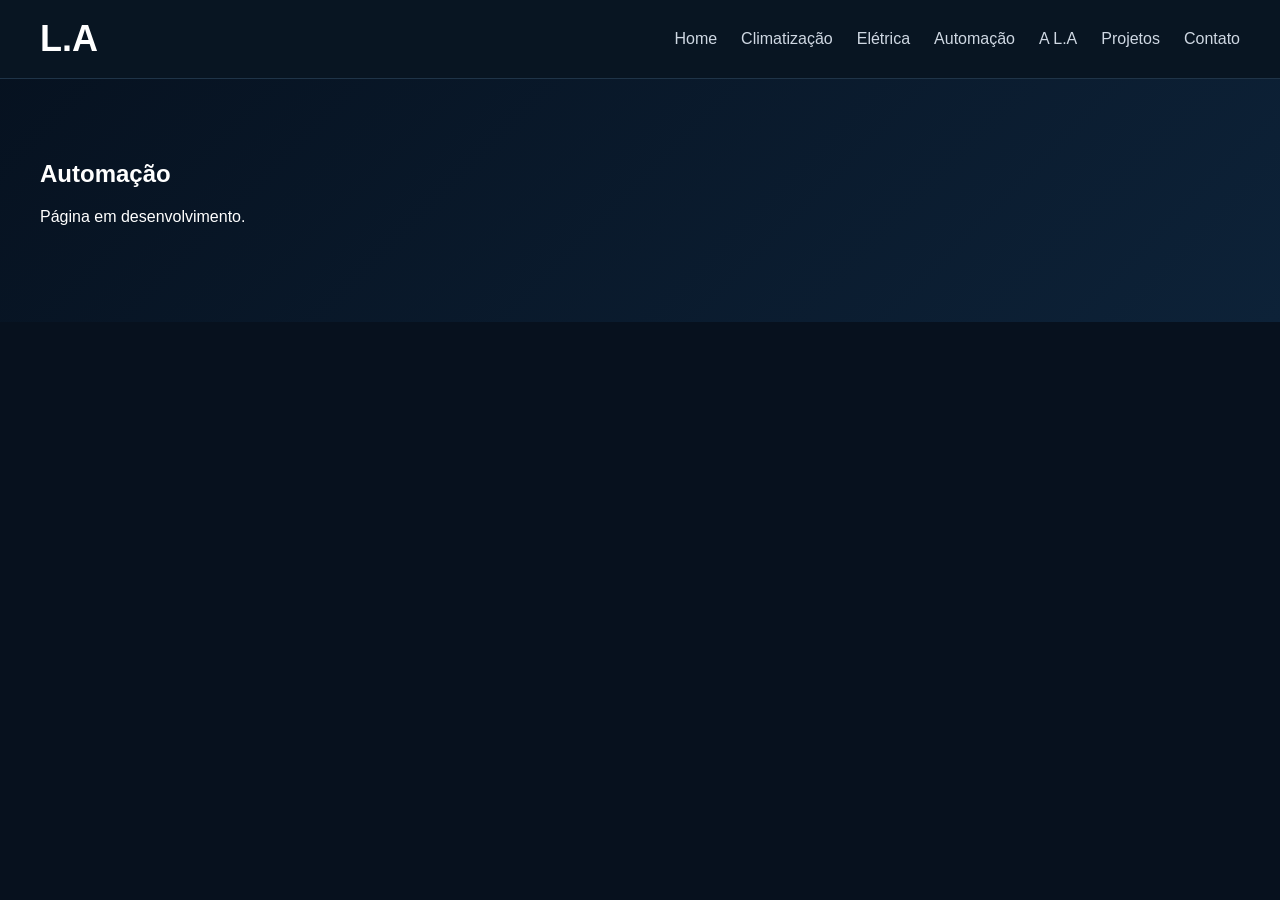
==== automacao.html @ 1ffd196b "Add files via upload" ====
<!DOCTYPE html><html><head><meta charset="UTF-8"><meta name="viewport" content="width=device-width,initial-scale=1"><title>Automação</title><link rel="stylesheet" href="css/style.css"></head><body><header class="header"><div class="nav"><a class="logo" href="index.html">L.A</a><nav class="menu"><a href="index.html">Home</a><a href="climatizacao.html">Climatização</a><a href="eletrica.html">Elétrica</a><a href="automacao.html">Automação</a><a href="sobre.html">A L.A</a><a href="projetos.html">Projetos</a><a href="contato.html">Contato</a></nav></div></header><section class="hero"><div class="container"><h1>Automação</h1><p>Página em desenvolvimento.</p></div></section></body></html>
---- css/style.css ----
body{margin:0;font-family:Arial,sans-serif;background:#07111E;color:#fff}
.header{position:fixed;top:0;width:100%;background:#081522;border-bottom:1px solid #1f3448}
.nav{max-width:1200px;margin:auto;display:flex;justify-content:space-between;align-items:center;padding:18px}
.logo{font-size:36px;font-weight:800;color:#fff;text-decoration:none}
.menu a{color:#cfd8e3;text-decoration:none;margin-left:24px}
.hero{padding:140px 24px 80px;background:linear-gradient(135deg,#06111F,#0D2238)}
.container{max-width:1200px;margin:auto}
.cards{display:grid;grid-template-columns:repeat(auto-fit,minmax(240px,1fr));gap:18px}
.card{background:#102338;border:1px solid #21405e;border-radius:18px;padding:22px}
.btn{display:inline-block;background:#D4A62A;color:#111;padding:14px 24px;border-radius:999px;text-decoration:none;font-weight:bold}
.section{padding:70px 24px}
.footer{padding:40px 24px;border-top:1px solid #1f3448;color:#9fb3c8}
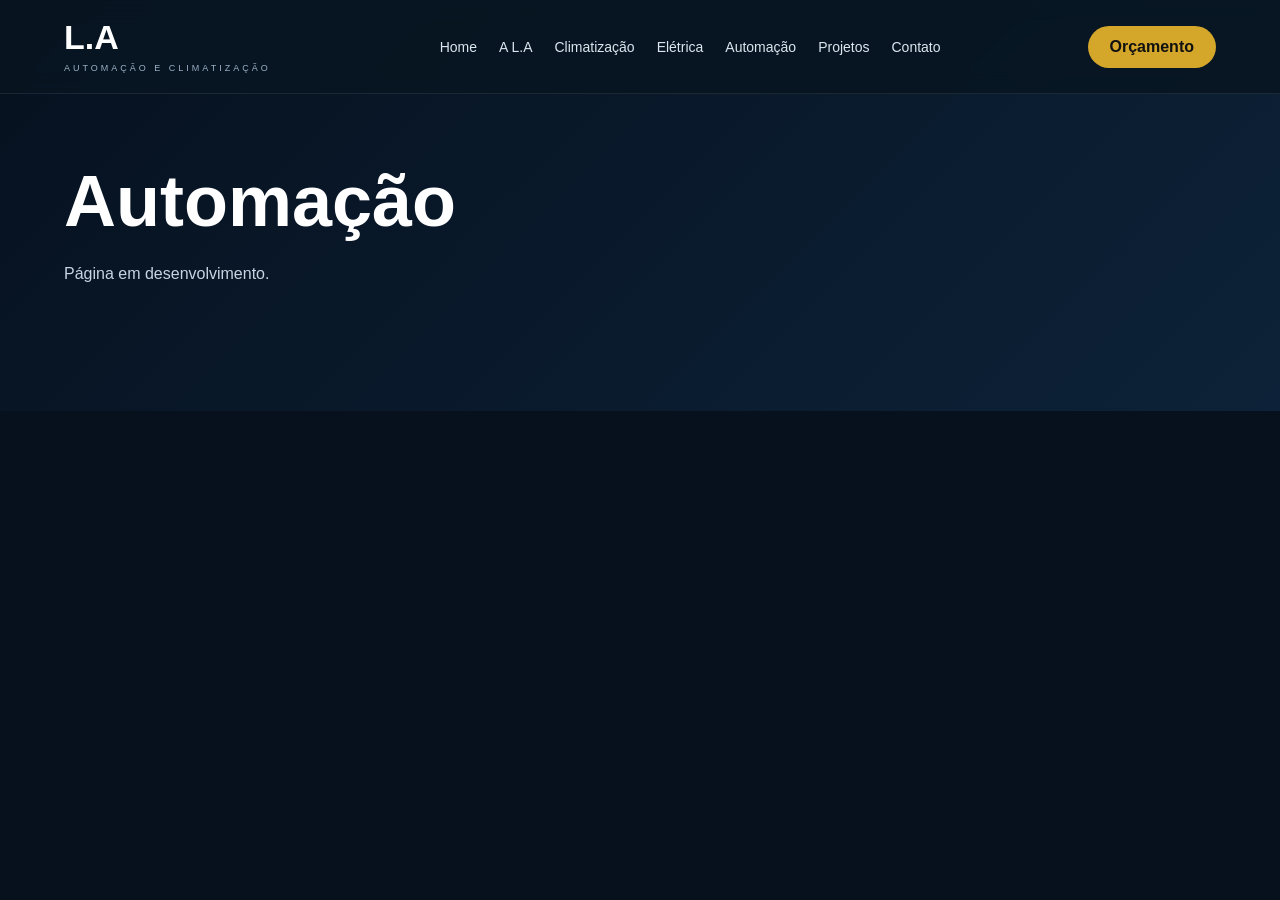
==== commit 2add57b3: "Add files via upload" ====
--- a/automacao.html
+++ b/automacao.html
@@ -1 +1 @@
-<!DOCTYPE html><html><head><meta charset="UTF-8"><meta name="viewport" content="width=device-width,initial-scale=1"><title>Automação</title><link rel="stylesheet" href="css/style.css"></head><body><header class="header"><div class="nav"><a class="logo" href="index.html">L.A</a><nav class="menu"><a href="index.html">Home</a><a href="climatizacao.html">Climatização</a><a href="eletrica.html">Elétrica</a><a href="automacao.html">Automação</a><a href="sobre.html">A L.A</a><a href="projetos.html">Projetos</a><a href="contato.html">Contato</a></nav></div></header><section class="hero"><div class="container"><h1>Automação</h1><p>Página em desenvolvimento.</p></div></section></body></html>+<!DOCTYPE html><html><head><meta charset='UTF-8'><meta name='viewport' content='width=device-width,initial-scale=1'><title>Automação</title><link rel='stylesheet' href='css/style.css'></head><body><header class='header'><div class='container nav'><a class='logo' href='index.html'><h2>L.A</h2><span>AUTOMAÇÃO E CLIMATIZAÇÃO</span></a><nav class='menu'><a href='index.html'>Home</a><a href='sobre.html'>A L.A</a><a href='climatizacao.html'>Climatização</a><a href='eletrica.html'>Elétrica</a><a href='automacao.html'>Automação</a><a href='projetos.html'>Projetos</a><a href='contato.html'>Contato</a></nav><a class='btn' href='contato.html'>Orçamento</a></div></header><section class='hero'><div class='container'><h1>Automação</h1><p>Página em desenvolvimento.</p></div></section></body></html>
--- a/css/style.css
+++ b/css/style.css
@@ -1,13 +1,12 @@
 
-body{margin:0;font-family:Arial,sans-serif;background:#07111E;color:#fff}
-.header{position:fixed;top:0;width:100%;background:#081522;border-bottom:1px solid #1f3448}
-.nav{max-width:1200px;margin:auto;display:flex;justify-content:space-between;align-items:center;padding:18px}
-.logo{font-size:36px;font-weight:800;color:#fff;text-decoration:none}
-.menu a{color:#cfd8e3;text-decoration:none;margin-left:24px}
-.hero{padding:140px 24px 80px;background:linear-gradient(135deg,#06111F,#0D2238)}
-.container{max-width:1200px;margin:auto}
-.cards{display:grid;grid-template-columns:repeat(auto-fit,minmax(240px,1fr));gap:18px}
-.card{background:#102338;border:1px solid #21405e;border-radius:18px;padding:22px}
-.btn{display:inline-block;background:#D4A62A;color:#111;padding:14px 24px;border-radius:999px;text-decoration:none;font-weight:bold}
-.section{padding:70px 24px}
-.footer{padding:40px 24px;border-top:1px solid #1f3448;color:#9fb3c8}
+*{margin:0;padding:0;box-sizing:border-box}
+body{font-family:Arial,sans-serif;background:#07111E;color:#fff}
+.header{position:fixed;top:0;left:0;width:100%;padding:18px 0;background:rgba(8,21,34,.82);backdrop-filter:blur(10px);border-bottom:1px solid rgba(255,255,255,.08)}
+.container{max-width:1200px;margin:auto;padding:0 24px}
+.nav{display:flex;align-items:center;justify-content:space-between}
+.logo{text-decoration:none;color:#fff}.logo h2{font-size:34px}.logo span{font-size:9px;letter-spacing:3px;color:#9fb3c8}
+.menu a{text-decoration:none;color:#dbe6ef;margin-left:22px;font-size:14px}
+.menu a:hover{color:#D4A62A}.btn{background:#D4A62A;color:#111;padding:12px 22px;border-radius:40px;font-weight:bold;text-decoration:none}
+.hero{padding:160px 0 90px;background:linear-gradient(135deg,#06111F,#0D2238)}
+.hero h1{font-size:72px}.hero p{color:#c7d5e3;max-width:560px;line-height:1.8;margin:18px 0 32px}
+.section{padding:80px 0}.cards{display:grid;grid-template-columns:repeat(auto-fit,minmax(250px,1fr));gap:20px}.card{background:#102338;padding:24px;border-radius:18px;border:1px solid rgba(255,255,255,.08)}.footer{padding:40px 0;border-top:1px solid rgba(255,255,255,.08);color:#9fb3c8}
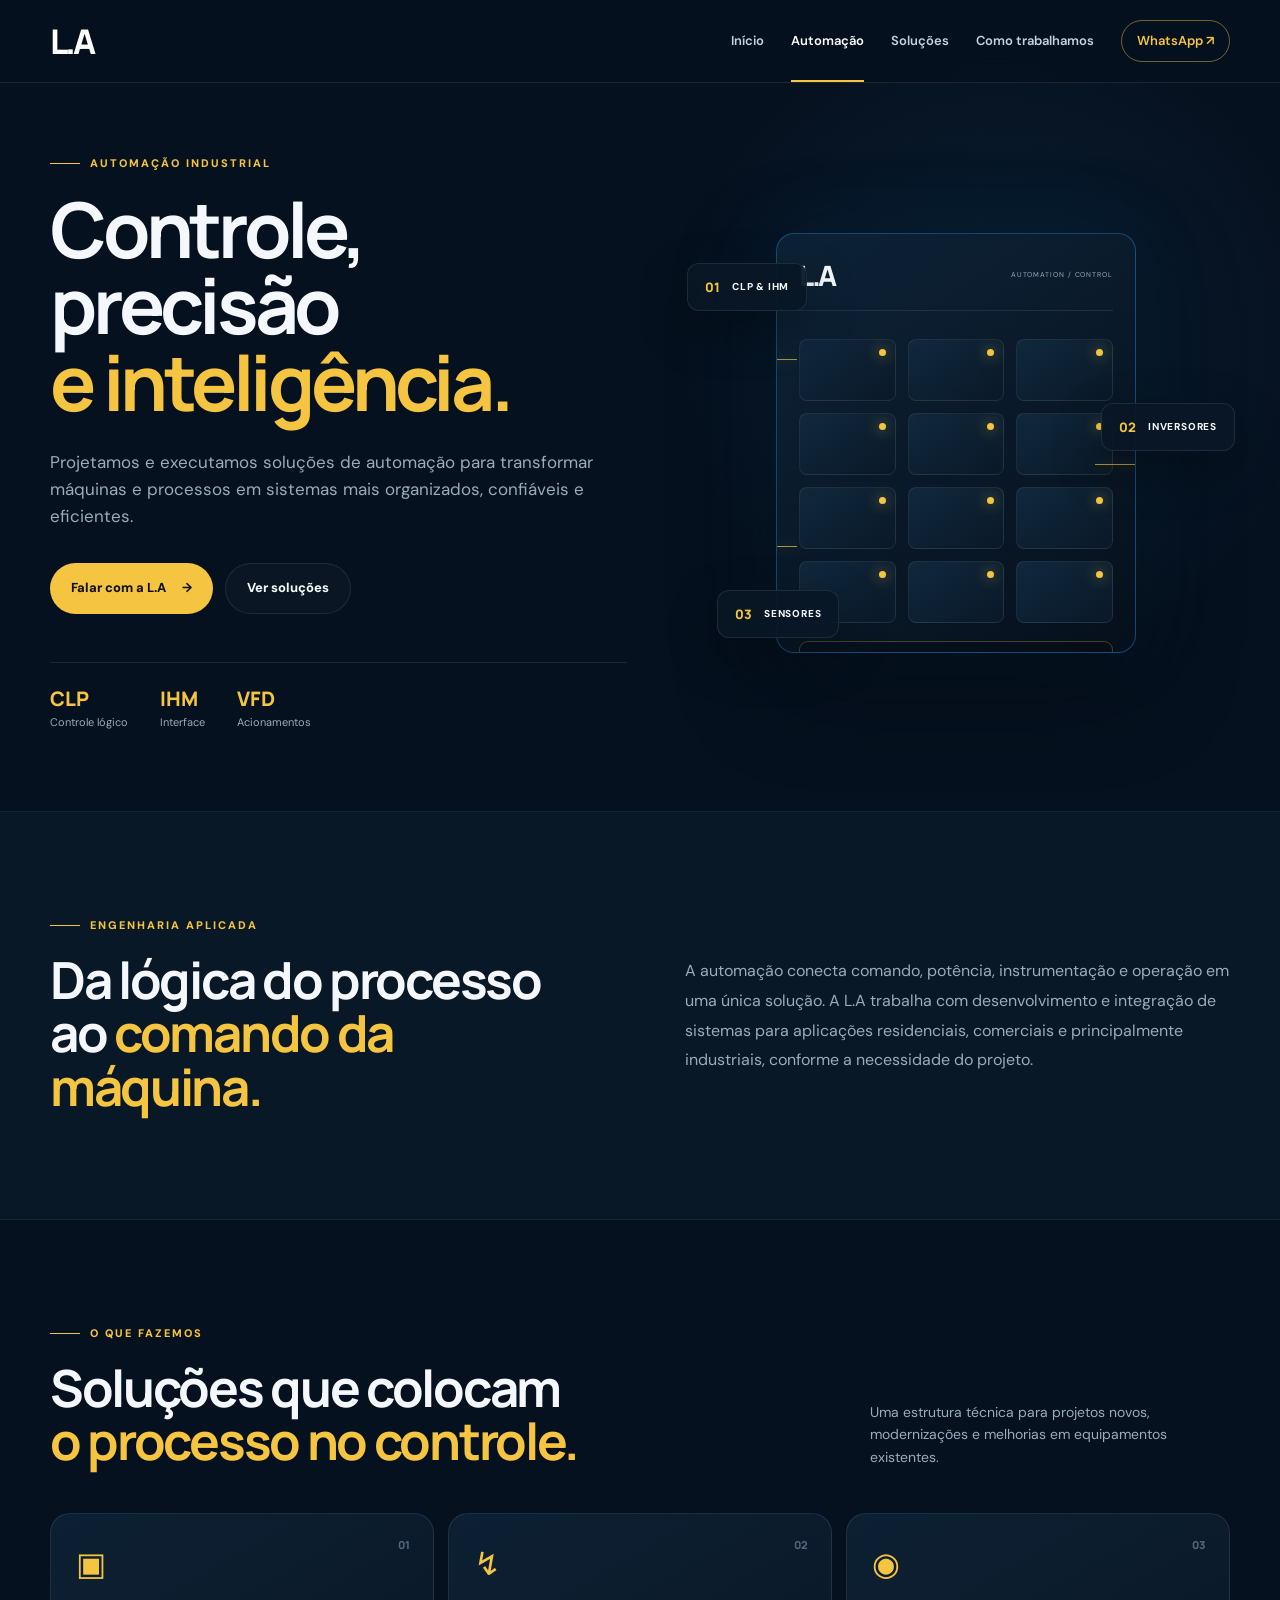
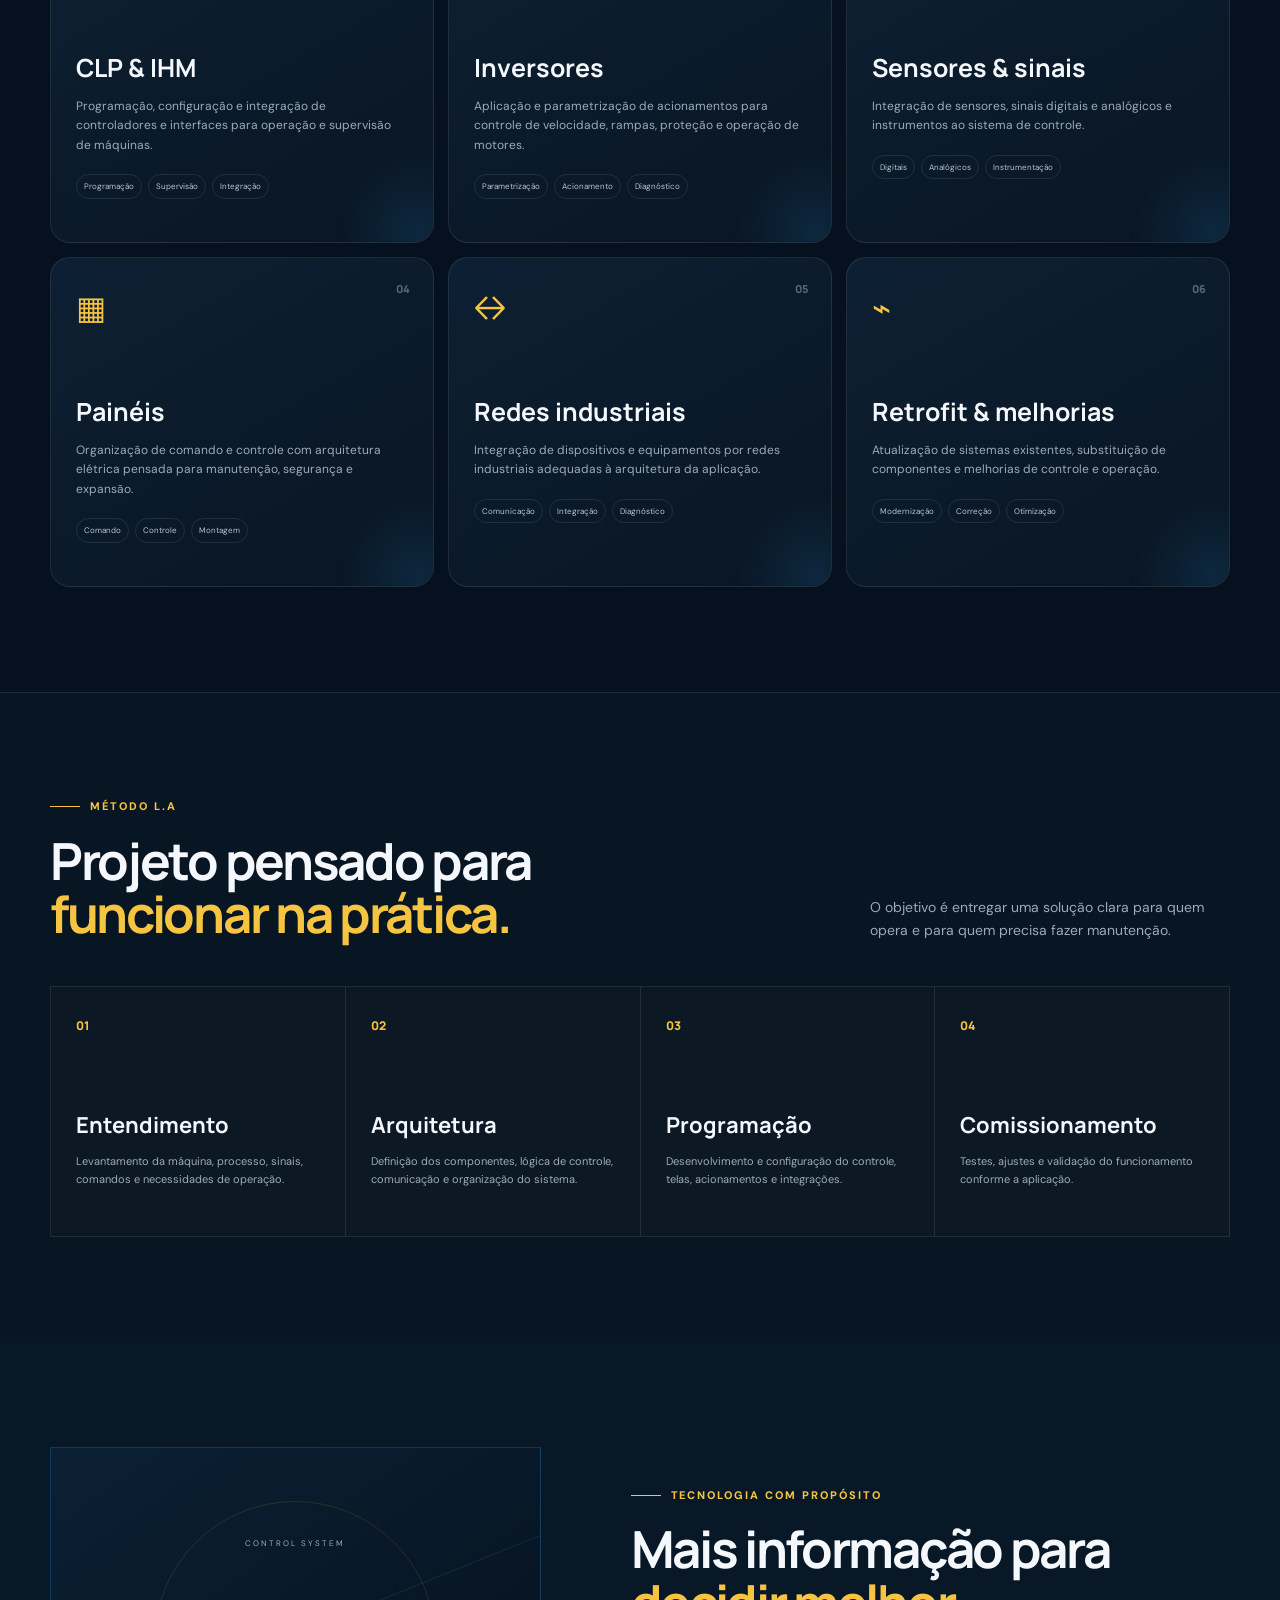
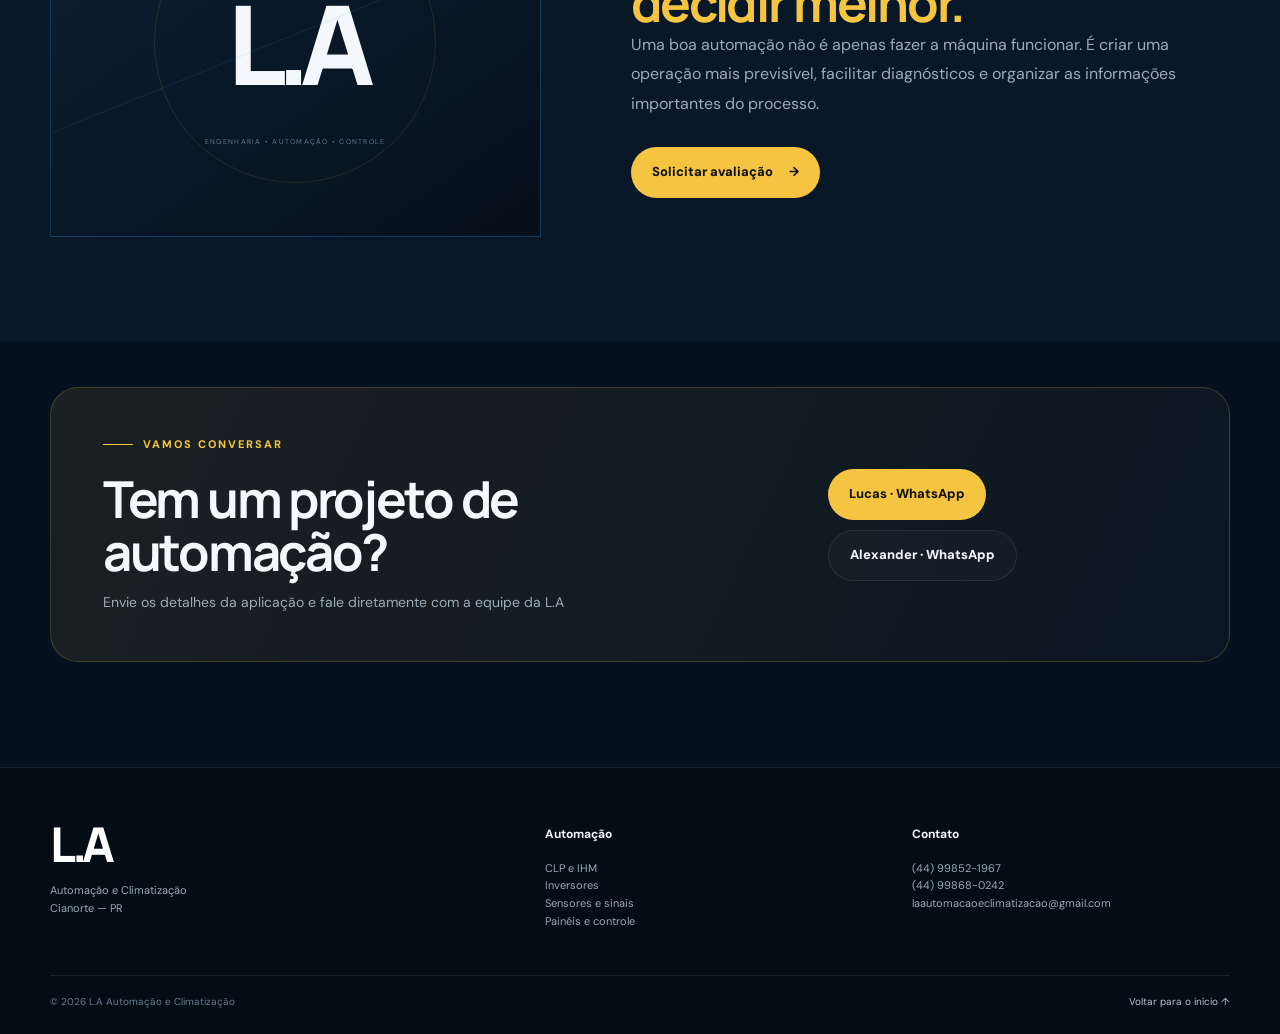
==== commit 0c6895eb: "Add files via upload" ====
--- a/automacao.html
+++ b/automacao.html
@@ -1 +1,47 @@
-<!DOCTYPE html><html><head><meta charset='UTF-8'><meta name='viewport' content='width=device-width,initial-scale=1'><title>Automação</title><link rel='stylesheet' href='css/style.css'></head><body><header class='header'><div class='container nav'><a class='logo' href='index.html'><h2>L.A</h2><span>AUTOMAÇÃO E CLIMATIZAÇÃO</span></a><nav class='menu'><a href='index.html'>Home</a><a href='sobre.html'>A L.A</a><a href='climatizacao.html'>Climatização</a><a href='eletrica.html'>Elétrica</a><a href='automacao.html'>Automação</a><a href='projetos.html'>Projetos</a><a href='contato.html'>Contato</a></nav><a class='btn' href='contato.html'>Orçamento</a></div></header><section class='hero'><div class='container'><h1>Automação</h1><p>Página em desenvolvimento.</p></div></section></body></html>+<!DOCTYPE html>
+<html lang="pt-BR">
+<head>
+<meta charset="UTF-8"><meta name="viewport" content="width=device-width, initial-scale=1.0">
+<meta name="description" content="L.A Automação — soluções em automação industrial, CLP, IHM, inversores, sensores, painéis e controle de processos.">
+<meta name="theme-color" content="#06111f">
+<title>Automação | L.A</title><link rel="stylesheet" href="css/style.css">
+</head>
+<body>
+<header class="header"><div class="container nav">
+<a class="logo" href="index.html" aria-label="L.A"><span class="logo-mark">L.A</span></a>
+<button class="menu-btn" aria-label="Abrir menu" aria-expanded="false"><span></span><span></span><span></span></button>
+<nav class="menu" aria-label="Menu principal">
+<a href="index.html">Início</a><a class="active" href="#topo">Automação</a><a href="#solucoes">Soluções</a><a href="#processo">Como trabalhamos</a><a class="menu-whatsapp" href="https://wa.me/5544998521967" target="_blank" rel="noopener">WhatsApp ↗</a>
+</nav></div></header>
+<main>
+<section class="automation-hero" id="topo"><div class="hero-grid-lines"></div><div class="container automation-hero-grid">
+<div class="hero-copy"><p class="kicker"><span></span> Automação industrial</p>
+<h1>Controle, precisão<br><em>e inteligência.</em></h1>
+<p class="lead">Projetamos e executamos soluções de automação para transformar máquinas e processos em sistemas mais organizados, confiáveis e eficientes.</p>
+<div class="hero-buttons"><a class="btn primary" href="https://wa.me/5544998521967" target="_blank" rel="noopener">Falar com a L.A <b>→</b></a><a class="btn ghost" href="#solucoes">Ver soluções</a></div>
+<div class="hero-stats"><div><strong>CLP</strong><span>Controle lógico</span></div><div><strong>IHM</strong><span>Interface</span></div><div><strong>VFD</strong><span>Acionamentos</span></div></div></div>
+<div class="automation-visual"><div class="automation-board"><div class="board-top"><span>L.A</span><small>AUTOMATION / CONTROL</small></div><div class="board-grid"><i></i><i></i><i></i><i></i><i></i><i></i><i></i><i></i><i></i><i></i><i></i><i></i></div><div class="board-screen"><b>PROCESS</b><span>READY</span><em>01</em></div><div class="signal s1"></div><div class="signal s2"></div><div class="signal s3"></div></div><div class="float-card fc1"><b>01</b><span>CLP & IHM</span></div><div class="float-card fc2"><b>02</b><span>INVERSORES</span></div><div class="float-card fc3"><b>03</b><span>SENSORES</span></div></div>
+</div></section>
+
+<section class="section automation-intro"><div class="container two-col"><div><p class="kicker"><span></span> Engenharia aplicada</p><h2>Da lógica do processo<br>ao <em>comando da máquina.</em></h2></div><div><p class="large-muted">A automação conecta comando, potência, instrumentação e operação em uma única solução. A L.A trabalha com desenvolvimento e integração de sistemas para aplicações residenciais, comerciais e principalmente industriais, conforme a necessidade do projeto.</p></div></div></section>
+
+<section class="section automation-solutions" id="solucoes"><div class="container"><div class="section-head"><div><p class="kicker"><span></span> O que fazemos</p><h2>Soluções que colocam<br><em>o processo no controle.</em></h2></div><p>Uma estrutura técnica para projetos novos, modernizações e melhorias em equipamentos existentes.</p></div>
+<div class="automation-cards">
+<article><span class="solution-no">01</span><div class="solution-icon">▣</div><h3>CLP & IHM</h3><p>Programação, configuração e integração de controladores e interfaces para operação e supervisão de máquinas.</p><div class="mini-list"><span>Programação</span><span>Supervisão</span><span>Integração</span></div></article>
+<article><span class="solution-no">02</span><div class="solution-icon">↯</div><h3>Inversores</h3><p>Aplicação e parametrização de acionamentos para controle de velocidade, rampas, proteção e operação de motores.</p><div class="mini-list"><span>Parametrização</span><span>Acionamento</span><span>Diagnóstico</span></div></article>
+<article><span class="solution-no">03</span><div class="solution-icon">◉</div><h3>Sensores & sinais</h3><p>Integração de sensores, sinais digitais e analógicos e instrumentos ao sistema de controle.</p><div class="mini-list"><span>Digitais</span><span>Analógicos</span><span>Instrumentação</span></div></article>
+<article><span class="solution-no">04</span><div class="solution-icon">▦</div><h3>Painéis</h3><p>Organização de comando e controle com arquitetura elétrica pensada para manutenção, segurança e expansão.</p><div class="mini-list"><span>Comando</span><span>Controle</span><span>Montagem</span></div></article>
+<article><span class="solution-no">05</span><div class="solution-icon">↔</div><h3>Redes industriais</h3><p>Integração de dispositivos e equipamentos por redes industriais adequadas à arquitetura da aplicação.</p><div class="mini-list"><span>Comunicação</span><span>Integração</span><span>Diagnóstico</span></div></article>
+<article><span class="solution-no">06</span><div class="solution-icon">⌁</div><h3>Retrofit & melhorias</h3><p>Atualização de sistemas existentes, substituição de componentes e melhorias de controle e operação.</p><div class="mini-list"><span>Modernização</span><span>Correção</span><span>Otimização</span></div></article>
+</div></div></section>
+
+<section class="section process-section" id="processo"><div class="container"><div class="section-head"><div><p class="kicker"><span></span> Método L.A</p><h2>Projeto pensado para<br><em>funcionar na prática.</em></h2></div><p>O objetivo é entregar uma solução clara para quem opera e para quem precisa fazer manutenção.</p></div>
+<div class="process-grid"><div class="process-item"><strong>01</strong><h3>Entendimento</h3><p>Levantamento da máquina, processo, sinais, comandos e necessidades de operação.</p></div><div class="process-item"><strong>02</strong><h3>Arquitetura</h3><p>Definição dos componentes, lógica de controle, comunicação e organização do sistema.</p></div><div class="process-item"><strong>03</strong><h3>Programação</h3><p>Desenvolvimento e configuração do controle, telas, acionamentos e integrações.</p></div><div class="process-item"><strong>04</strong><h3>Comissionamento</h3><p>Testes, ajustes e validação do funcionamento conforme a aplicação.</p></div></div></div></section>
+
+<section class="section automation-highlight"><div class="container highlight-grid"><div class="highlight-panel"><span>CONTROL SYSTEM</span><strong>L.A</strong><small>ENGENHARIA • AUTOMAÇÃO • CONTROLE</small><div class="highlight-lines"></div></div><div><p class="kicker"><span></span> Tecnologia com propósito</p><h2>Mais informação para<br><em>decidir melhor.</em></h2><p class="large-muted">Uma boa automação não é apenas fazer a máquina funcionar. É criar uma operação mais previsível, facilitar diagnósticos e organizar as informações importantes do processo.</p><a class="btn primary" href="https://wa.me/5544998521967" target="_blank" rel="noopener">Solicitar avaliação <b>→</b></a></div></div></section>
+
+<section class="cta section"><div class="container"><div class="cta-box"><div><p class="kicker"><span></span> Vamos conversar</p><h2>Tem um projeto de automação?</h2><p>Envie os detalhes da aplicação e fale diretamente com a equipe da L.A</p></div><div class="cta-actions"><a class="btn primary" href="https://wa.me/5544998521967" target="_blank" rel="noopener">Lucas · WhatsApp</a><a class="btn ghost" href="https://wa.me/5544998680242" target="_blank" rel="noopener">Alexander · WhatsApp</a></div></div></div></section>
+</main>
+<footer class="footer"><div class="container footer-grid"><div><div class="footer-brand">L.A</div><p>Automação e Climatização<br>Cianorte — PR</p></div><div><strong>Automação</strong><p>CLP e IHM<br>Inversores<br>Sensores e sinais<br>Painéis e controle</p></div><div><strong>Contato</strong><p>(44) 99852-1967<br>(44) 99868-0242<br>laautomacaoeclimatizacao@gmail.com</p></div></div><div class="container footer-bottom"><span>© 2026 L.A Automação e Climatização</span><a href="index.html">Voltar para o início ↑</a></div></footer>
+<script src="js/script.js"></script>
+</body></html>
--- a/css/style.css
+++ b/css/style.css
@@ -1,12 +1,143 @@
+@import url('https://fonts.googleapis.com/css2?family=DM+Sans:wght@400;500;600;700&family=Manrope:wght@500;600;700;800&display=swap');
 
-*{margin:0;padding:0;box-sizing:border-box}
-body{font-family:Arial,sans-serif;background:#07111E;color:#fff}
-.header{position:fixed;top:0;left:0;width:100%;padding:18px 0;background:rgba(8,21,34,.82);backdrop-filter:blur(10px);border-bottom:1px solid rgba(255,255,255,.08)}
-.container{max-width:1200px;margin:auto;padding:0 24px}
-.nav{display:flex;align-items:center;justify-content:space-between}
-.logo{text-decoration:none;color:#fff}.logo h2{font-size:34px}.logo span{font-size:9px;letter-spacing:3px;color:#9fb3c8}
-.menu a{text-decoration:none;color:#dbe6ef;margin-left:22px;font-size:14px}
-.menu a:hover{color:#D4A62A}.btn{background:#D4A62A;color:#111;padding:12px 22px;border-radius:40px;font-weight:bold;text-decoration:none}
-.hero{padding:160px 0 90px;background:linear-gradient(135deg,#06111F,#0D2238)}
-.hero h1{font-size:72px}.hero p{color:#c7d5e3;max-width:560px;line-height:1.8;margin:18px 0 32px}
-.section{padding:80px 0}.cards{display:grid;grid-template-columns:repeat(auto-fit,minmax(250px,1fr));gap:20px}.card{background:#102338;padding:24px;border-radius:18px;border:1px solid rgba(255,255,255,.08)}.footer{padding:40px 0;border-top:1px solid rgba(255,255,255,.08);color:#9fb3c8}
+:root {
+  --bg:#06111f; --bg2:#091827; --surface:#0c1b2c; --surface2:#102338;
+  --text:#f4f7fb; --muted:#9aabba; --line:rgba(255,255,255,.09);
+  --gold:#f5c542; --blue:#27a9ff; --max:1180px;
+}
+*{box-sizing:border-box;margin:0;padding:0}
+html{scroll-behavior:smooth}
+body{background:var(--bg);color:var(--text);font-family:"DM Sans",sans-serif;line-height:1.6;overflow-x:hidden}
+a{color:inherit;text-decoration:none}
+.container{width:min(var(--max),calc(100% - 40px));margin:auto}
+.header{position:fixed;top:0;left:0;right:0;z-index:50;background:rgba(6,17,31,.84);backdrop-filter:blur(18px);border-bottom:1px solid var(--line)}
+.nav{height:82px;display:flex;align-items:center;justify-content:space-between;gap:30px}
+.logo{width:210px;height:57px;display:flex;align-items:center;overflow:hidden}
+.logo img{width:100%;height:100%;object-fit:cover;object-position:center 28%;mix-blend-mode:screen}
+.menu{display:flex;align-items:center;gap:27px}
+.menu a{font-size:13px;font-weight:600;color:#c7d2df;transition:.2s}
+.menu a:hover,.menu a.active{color:#fff}
+.menu a.active{position:relative}
+.menu a.active:after{content:"";position:absolute;left:0;right:0;bottom:-31px;height:2px;background:var(--gold)}
+.menu-whatsapp{border:1px solid rgba(245,197,66,.45);color:var(--gold)!important;border-radius:999px;padding:10px 15px}
+.menu-btn{display:none;border:0;background:none;width:40px}
+.menu-btn span{display:block;height:2px;background:#fff;margin:6px 0}
+
+.hero{min-height:790px;padding:155px 0 80px;position:relative;overflow:hidden}
+.hero:before{content:"";position:absolute;inset:0;background:radial-gradient(circle at 82% 35%,rgba(39,169,255,.12),transparent 30%),radial-gradient(circle at 12% 85%,rgba(245,197,66,.07),transparent 28%)}
+.hero-grid-lines{position:absolute;inset:0;opacity:.18;background-image:linear-gradient(rgba(255,255,255,.035) 1px,transparent 1px),linear-gradient(90deg,rgba(255,255,255,.035) 1px,transparent 1px);background-size:70px 70px;mask-image:linear-gradient(to bottom,black,transparent 90%)}
+.hero-content{position:relative;z-index:2;display:grid;grid-template-columns:1fr .8fr;gap:80px;align-items:center}
+.kicker{font-size:11px;letter-spacing:.18em;text-transform:uppercase;font-weight:800;color:var(--gold);display:flex;align-items:center;gap:10px;margin-bottom:18px}
+.kicker span{display:inline-block;width:30px;height:1px;background:var(--gold)}
+h1,h2,h3{font-family:"Manrope",sans-serif}
+h1{font-size:clamp(48px,6vw,76px);line-height:1;letter-spacing:-.055em}
+h1 em,h2 em{font-style:normal;color:var(--gold)}
+.lead{color:var(--muted);font-size:17px;max-width:650px;margin:28px 0 32px}
+.hero-buttons{display:flex;gap:12px;flex-wrap:wrap}
+.btn{min-height:51px;padding:0 21px;border-radius:999px;display:inline-flex;align-items:center;justify-content:center;gap:16px;font-size:13px;font-weight:800;transition:.2s}
+.btn:hover{transform:translateY(-2px)}
+.btn.primary{background:var(--gold);color:#111}
+.btn.primary:hover{background:#ffd75e}
+.btn.ghost{border:1px solid var(--line);background:rgba(255,255,255,.025)}
+.hero-stats{display:flex;gap:32px;margin-top:48px;padding-top:22px;border-top:1px solid var(--line)}
+.hero-stats div{display:grid;gap:2px}
+.hero-stats strong{font:800 20px "Manrope";color:var(--gold)}
+.hero-stats span{font-size:11px;color:var(--muted)}
+
+.hero-panel{height:480px;position:relative;display:grid;place-items:center}
+.panel-core{width:190px;height:190px;border:1px solid rgba(245,197,66,.45);border-radius:50%;display:grid;place-items:center;align-content:center;background:radial-gradient(circle,rgba(245,197,66,.12),rgba(8,22,37,.96) 65%);box-shadow:0 0 100px rgba(39,169,255,.12)}
+.core-mark{font:800 54px "Manrope";letter-spacing:-.08em;color:#fff}
+.core-line{width:80px;height:1px;background:var(--gold);margin:9px 0}
+.panel-core span{font-size:8px;letter-spacing:.16em;color:var(--muted)}
+.panel-orbit{position:absolute;border:1px solid rgba(39,169,255,.18);border-radius:50%;transform:rotate(-15deg)}
+.orbit-one{width:390px;height:250px}
+.orbit-two{width:300px;height:420px;transform:rotate(62deg);border-color:rgba(245,197,66,.16)}
+.panel-chip{position:absolute;padding:13px 16px;border:1px solid var(--line);border-radius:13px;background:rgba(11,27,44,.92);box-shadow:0 18px 50px rgba(0,0,0,.3);display:flex;gap:10px;align-items:center;color:var(--gold);font-size:18px}
+.panel-chip span{color:#dbe4ee;font-size:11px;font-weight:700}
+.chip-top{top:65px;left:25px}.chip-right{right:0;top:195px}.chip-bottom{bottom:70px;left:55px}
+
+.section{padding:105px 0}
+.sectors{background:var(--bg2);border-block:1px solid rgba(255,255,255,.05)}
+.section-head{display:grid;grid-template-columns:1fr 360px;gap:50px;align-items:end;margin-bottom:45px}
+.section-head h2,.company-copy h2,.cta h2{font-size:clamp(34px,4vw,51px);line-height:1.05;letter-spacing:-.045em}
+.section-head>p{color:var(--muted);font-size:14px}
+.sector-grid{display:grid;grid-template-columns:repeat(3,1fr);gap:15px}
+.sector{min-height:470px;position:relative;overflow:hidden;padding:28px;border:1px solid var(--line);border-radius:24px;background:var(--surface);display:flex;flex-direction:column;transition:.3s}
+.sector:hover{transform:translateY(-7px);border-color:rgba(245,197,66,.38)}
+.sector:after{content:"";position:absolute;inset:auto -30% -30% -20%;height:240px;background:radial-gradient(circle,rgba(245,197,66,.13),transparent 65%);pointer-events:none}
+.sector.climate{background:linear-gradient(160deg,rgba(39,169,255,.13),rgba(12,27,44,.96) 55%)}
+.sector.electric{background:linear-gradient(160deg,rgba(245,197,66,.11),rgba(12,27,44,.96) 55%)}
+.sector.automation{background:linear-gradient(160deg,rgba(120,93,255,.12),rgba(12,27,44,.96) 55%)}
+.sector-number{position:absolute;right:27px;top:26px;color:#52677d;font:800 12px "Manrope"}
+.sector-icon{font-size:38px;color:var(--gold);margin-bottom:auto}
+.sector-body{position:relative;z-index:2}
+.sector-label{font-size:9px;letter-spacing:.16em;color:#91a2b4;font-weight:800}
+.sector h3{font-size:34px;letter-spacing:-.04em;margin:6px 0 11px}
+.sector p{font-size:13px;color:var(--muted);max-width:310px}
+.sector-tags{display:flex;flex-wrap:wrap;gap:6px;margin:20px 0}
+.sector-tags span{font-size:9px;padding:5px 8px;border-radius:999px;border:1px solid var(--line);color:#c1cbd7}
+.sector-link{font-size:12px;color:var(--gold);display:flex;justify-content:space-between;align-items:center;padding-top:17px;border-top:1px solid var(--line)}
+
+.company-grid{display:grid;grid-template-columns:.9fr 1.1fr;gap:90px;align-items:center}
+.company-visual{min-height:420px;display:grid;place-items:center}
+.technical-box{height:370px;width:min(100%,450px);position:relative;border:1px solid rgba(39,169,255,.24);background:linear-gradient(145deg,#0c1c2e,#07111e);overflow:hidden}
+.technical-box:before,.technical-box:after{content:"";position:absolute;background:rgba(39,169,255,.1)}
+.technical-box:before{width:100%;height:1px;top:50%}.technical-box:after{height:100%;width:1px;left:50%}
+.corner{position:absolute;width:35px;height:35px;border-color:var(--gold)}
+.c1{left:15px;top:15px;border-left:1px solid;border-top:1px solid}.c2{right:15px;top:15px;border-right:1px solid;border-top:1px solid}.c3{left:15px;bottom:15px;border-left:1px solid;border-bottom:1px solid}.c4{right:15px;bottom:15px;border-right:1px solid;border-bottom:1px solid}
+.technical-center{position:absolute;inset:0;display:grid;place-items:center;align-content:center;text-align:center}
+.big-la{font:800 90px "Manrope";letter-spacing:-.08em}.technical-line{width:120px;height:1px;background:var(--gold);margin:10px auto}.technical-center small{font-size:8px;letter-spacing:.2em;color:var(--muted)}
+.tech-code{position:absolute;font:700 8px monospace;color:#60758b;letter-spacing:.1em}.code-a{top:32px;left:50px}.code-b{right:40px;top:32px}.code-c{bottom:32px;left:50px}
+.company-copy>p:not(.kicker){color:var(--muted);font-size:15px;margin:22px 0 28px;max-width:620px}
+.quality-grid{display:grid;grid-template-columns:1fr 1fr;border-top:1px solid var(--line)}
+.quality-grid div{padding:18px 10px 18px 0;border-bottom:1px solid var(--line);display:grid;grid-template-columns:32px 1fr;column-gap:10px}
+.quality-grid b{color:var(--gold);font-size:10px;grid-row:span 2}.quality-grid strong{font-size:12px}.quality-grid span{font-size:10px;color:var(--muted)}
+
+.projects{background:#081522;border-top:1px solid var(--line)}
+.section-head.compact{margin-bottom:32px}
+.project-placeholder{display:grid;grid-template-columns:repeat(3,1fr);gap:14px}
+.placeholder-card{height:260px;border:1px solid var(--line);border-radius:20px;background:linear-gradient(145deg,#11283e,#091625);display:flex;flex-direction:column;justify-content:end;padding:24px;position:relative;overflow:hidden}
+.placeholder-card:before{content:"";position:absolute;width:180px;height:180px;border-radius:50%;background:rgba(39,169,255,.1);filter:blur(10px);top:25px;right:20px}
+.placeholder-card span{font-size:35px;color:var(--gold);position:relative}.placeholder-card strong{font:700 21px "Manrope";position:relative;margin-top:8px}.placeholder-card small{color:var(--muted);font-size:11px;position:relative}
+
+.cta{padding-top:45px}.cta-box{padding:48px 52px;border:1px solid rgba(245,197,66,.2);border-radius:28px;background:linear-gradient(115deg,rgba(245,197,66,.09),rgba(255,255,255,.025));display:flex;justify-content:space-between;align-items:center;gap:35px}.cta-box p:last-child{color:var(--muted);font-size:14px;margin-top:12px}.cta-actions{display:flex;gap:10px;flex-wrap:wrap}
+
+.footer{background:#040c15;border-top:1px solid var(--line);padding:52px 0 24px}.footer-grid{display:grid;grid-template-columns:1.4fr 1fr 1fr;gap:50px;padding-bottom:45px}.footer-logo{width:245px;height:65px;object-fit:cover;object-position:center 28%;mix-blend-mode:screen}.footer-grid>div>p{color:var(--muted);font-size:11px;margin-top:14px}.footer-grid strong{font-size:12px}.footer-bottom{border-top:1px solid var(--line);padding-top:18px;display:flex;justify-content:space-between;color:#697c91;font-size:10px}.footer-bottom a{color:#b8c6d5}
+
+@media(max-width:980px){
+  .menu{gap:17px}.menu a{font-size:11px}
+  .hero-content,.company-grid{grid-template-columns:1fr;gap:45px}.hero-copy{text-align:center;margin:auto}.kicker{justify-content:center}.hero-buttons,.hero-stats{justify-content:center}.hero-panel{max-width:600px;width:100%;margin:auto}
+  .section-head{grid-template-columns:1fr;gap:15px}.sector-grid{grid-template-columns:1fr 1fr}.sector:last-child{grid-column:1/-1}
+}
+@media(max-width:720px){
+  .container{width:calc(100% - 28px)}.nav{height:72px}.logo{width:175px;height:49px}.menu-btn{display:block}.menu{display:none;position:absolute;top:72px;left:14px;right:14px;padding:16px;flex-direction:column;align-items:stretch;gap:3px;background:#0b1929;border:1px solid var(--line);border-radius:18px}.menu.open{display:flex}.menu a{padding:11px;font-size:13px}.menu a.active:after{display:none}.menu-whatsapp{text-align:center}
+  .hero{padding:125px 0 65px;min-height:auto}.hero-content{gap:15px}h1{font-size:clamp(42px,12vw,60px)}.lead{font-size:14px}.hero-stats{gap:18px;flex-wrap:wrap}.hero-panel{height:390px}.panel-core{width:155px;height:155px}.core-mark{font-size:43px}.orbit-one{width:300px;height:200px}.orbit-two{width:240px;height:330px}.chip-top{left:0;top:30px}.chip-right{right:0;top:160px}.chip-bottom{left:20px;bottom:35px}
+  .section{padding:75px 0}.sector-grid{grid-template-columns:1fr}.sector:last-child{grid-column:auto}.sector{min-height:390px}.company-grid{gap:35px}.company-visual{min-height:330px}.technical-box{height:310px}.big-la{font-size:70px}.quality-grid{grid-template-columns:1fr}.project-placeholder{grid-template-columns:1fr}.placeholder-card{height:190px}.cta-box{padding:32px 24px;align-items:flex-start;flex-direction:column}.cta-actions{width:100%}.cta-actions .btn{width:100%}.footer-grid{grid-template-columns:1fr;gap:27px}.footer-bottom{flex-direction:column;gap:10px}
+}
+
+/* Identidade L.A — marca textual */
+.logo-mark{font:800 34px/1 "Manrope",sans-serif;letter-spacing:-.09em;color:#fff;display:inline-block}.footer-brand{font:800 48px/1 "Manrope",sans-serif;letter-spacing:-.09em;color:#fff}.logo{width:120px;height:57px;overflow:visible}
+
+/* Página Automação */
+.automation-hero{min-height:790px;padding:155px 0 80px;position:relative;overflow:hidden;background:radial-gradient(circle at 78% 42%,rgba(39,169,255,.08),transparent 30%)}
+.automation-hero-grid{position:relative;z-index:2;display:grid;grid-template-columns:1fr .95fr;gap:55px;align-items:center}.automation-hero h1{font-size:clamp(48px,6vw,78px)}
+.automation-visual{height:500px;position:relative;display:grid;place-items:center}.automation-board{width:360px;height:420px;border:1px solid rgba(39,169,255,.35);border-radius:18px;background:linear-gradient(145deg,#0d2236,#06101c);box-shadow:0 30px 100px rgba(0,0,0,.4),0 0 90px rgba(39,169,255,.08);padding:22px;position:relative;overflow:hidden}.automation-board:before{content:"";position:absolute;inset:0;background:linear-gradient(transparent 96%,rgba(39,169,255,.1) 100%);background-size:100% 18px;opacity:.3}.board-top{display:flex;justify-content:space-between;align-items:center;border-bottom:1px solid var(--line);padding-bottom:16px;position:relative}.board-top span{font:800 28px "Manrope";letter-spacing:-.08em}.board-top small{font-size:7px;letter-spacing:.13em;color:var(--muted)}.board-grid{display:grid;grid-template-columns:repeat(3,1fr);gap:12px;margin-top:28px;position:relative}.board-grid i{height:62px;border:1px solid rgba(255,255,255,.08);border-radius:8px;background:linear-gradient(145deg,#10283d,#0a1827);position:relative}.board-grid i:after{content:"";position:absolute;width:7px;height:7px;border-radius:50%;background:var(--gold);top:9px;right:9px;box-shadow:0 0 14px rgba(245,197,66,.7)}.board-screen{height:85px;margin-top:18px;border:1px solid rgba(245,197,66,.28);border-radius:9px;padding:14px;display:grid;grid-template-columns:1fr auto;grid-template-rows:1fr 1fr;background:rgba(0,0,0,.18);position:relative}.board-screen b{font-size:9px;letter-spacing:.16em;color:#9eafc0}.board-screen span{font-size:9px;color:var(--gold)}.board-screen em{font:700 30px monospace;color:#fff;grid-column:1/-1;font-style:normal}.signal{position:absolute;height:1px;background:var(--gold);opacity:.7;box-shadow:0 0 12px rgba(245,197,66,.55)}.s1{width:70px;left:-50px;top:125px}.s2{width:110px;right:-70px;top:230px}.s3{width:85px;left:-65px;bottom:105px}.float-card{position:absolute;padding:14px 17px;border:1px solid var(--line);border-radius:12px;background:rgba(9,23,38,.94);box-shadow:0 18px 50px rgba(0,0,0,.3);display:flex;align-items:center;gap:12px}.float-card b{font:800 13px "Manrope";color:var(--gold)}.float-card span{font-size:10px;font-weight:800;letter-spacing:.08em}.fc1{left:5px;top:70px}.fc2{right:-5px;top:210px}.fc3{left:35px;bottom:55px}
+.automation-intro{background:var(--bg2);border-block:1px solid rgba(255,255,255,.05)}.two-col{display:grid;grid-template-columns:1fr 1fr;gap:90px;align-items:center}.two-col h2,.automation-solutions h2,.process-section h2,.automation-highlight h2{font-size:clamp(36px,4vw,53px);line-height:1.05;letter-spacing:-.045em}.large-muted{font-size:16px;color:var(--muted);max-width:650px;line-height:1.85}.automation-cards{display:grid;grid-template-columns:repeat(3,1fr);gap:14px}.automation-cards article{min-height:330px;border:1px solid var(--line);border-radius:20px;background:linear-gradient(150deg,#0d2033,#091522);padding:25px;position:relative;overflow:hidden;transition:.3s}.automation-cards article:hover{transform:translateY(-6px);border-color:rgba(245,197,66,.35)}.automation-cards article:after{content:"";position:absolute;width:170px;height:170px;right:-70px;bottom:-75px;background:radial-gradient(circle,rgba(39,169,255,.12),transparent 68%)}.solution-no{position:absolute;right:23px;top:23px;font:800 11px "Manrope";color:#52677d}.solution-icon{font-size:32px;color:var(--gold);margin-bottom:58px}.automation-cards h3{font-size:25px;margin-bottom:9px;position:relative}.automation-cards p{font-size:12px;color:var(--muted);position:relative}.mini-list{display:flex;gap:6px;flex-wrap:wrap;margin-top:19px;position:relative}.mini-list span{font-size:8px;padding:5px 7px;border:1px solid var(--line);border-radius:999px;color:#b8c5d2}.process-section{background:#081522;border-top:1px solid var(--line)}.process-grid{display:grid;grid-template-columns:repeat(4,1fr);border-top:1px solid var(--line);border-left:1px solid var(--line)}.process-item{min-height:250px;padding:25px;border-right:1px solid var(--line);border-bottom:1px solid var(--line);background:rgba(255,255,255,.015)}.process-item strong{font:800 12px "Manrope";color:var(--gold)}.process-item h3{font-size:22px;margin:70px 0 10px}.process-item p{font-size:11px;color:var(--muted)}.automation-highlight{background:var(--bg2)}.highlight-grid{display:grid;grid-template-columns:.9fr 1.1fr;gap:90px;align-items:center}.highlight-panel{height:390px;border:1px solid rgba(39,169,255,.25);background:linear-gradient(145deg,#0b2034,#06101b);display:flex;flex-direction:column;align-items:center;justify-content:center;position:relative;overflow:hidden}.highlight-panel span{font-size:8px;letter-spacing:.25em;color:var(--muted)}.highlight-panel strong{font:800 110px "Manrope";letter-spacing:-.1em;margin:18px 0}.highlight-panel small{font-size:7px;letter-spacing:.18em;color:#64788d}.highlight-lines{position:absolute;width:140%;height:1px;background:rgba(39,169,255,.13);transform:rotate(-22deg);top:48%}.highlight-panel:after{content:"";position:absolute;width:280px;height:280px;border:1px solid rgba(245,197,66,.12);border-radius:50%}.automation-highlight .btn{margin-top:28px}
+@media(max-width:980px){.automation-hero-grid,.two-col,.highlight-grid{grid-template-columns:1fr;gap:45px}.automation-copy{text-align:center}.automation-visual{max-width:600px;margin:auto}.automation-cards{grid-template-columns:1fr 1fr}.automation-cards article:last-child{grid-column:1/-1}.process-grid{grid-template-columns:1fr 1fr}}
+@media(max-width:720px){.logo-mark{font-size:30px}.automation-hero{padding:120px 0 60px;min-height:auto}.automation-hero-grid{gap:10px}.automation-visual{height:430px}.automation-board{width:290px;height:350px;padding:17px}.board-grid{gap:8px;margin-top:20px}.board-grid i{height:50px}.board-screen{height:70px}.float-card{padding:10px 12px}.float-card span{font-size:8px}.fc1{left:-3px;top:45px}.fc2{right:-3px;top:175px}.fc3{left:10px;bottom:38px}.automation-cards{grid-template-columns:1fr}.automation-cards article:last-child{grid-column:auto}.process-grid{grid-template-columns:1fr}.process-item{min-height:190px}.process-item h3{margin-top:45px}.highlight-panel{height:300px}.highlight-panel strong{font-size:85px}.two-col,.highlight-grid{gap:30px}}
+
+/* Página Elétrica */
+.electrical-hero{min-height:790px;padding:155px 0 80px;position:relative;overflow:hidden;background:radial-gradient(circle at 78% 42%,rgba(245,197,66,.075),transparent 30%)}
+.electrical-hero-grid{position:relative;z-index:2;display:grid;grid-template-columns:1fr .95fr;gap:55px;align-items:center}.electrical-hero h1{font-size:clamp(46px,5.7vw,76px)}
+.electrical-visual{height:500px;position:relative;display:grid;place-items:center}.electrical-panel{width:360px;height:420px;border:1px solid rgba(245,197,66,.3);border-radius:16px;background:linear-gradient(145deg,#172333,#070f18);box-shadow:0 30px 100px rgba(0,0,0,.45),0 0 90px rgba(245,197,66,.06);padding:22px;position:relative;overflow:hidden}.electrical-panel:before{content:"";position:absolute;inset:0;background:repeating-linear-gradient(0deg,transparent 0 19px,rgba(255,255,255,.025) 20px);opacity:.45}.ep-top{display:flex;justify-content:space-between;align-items:center;border-bottom:1px solid var(--line);padding-bottom:16px;position:relative}.ep-top span{font:800 28px "Manrope";letter-spacing:-.08em}.ep-top small{font-size:7px;letter-spacing:.13em;color:var(--muted)}.breaker-row{display:grid;grid-template-columns:repeat(5,1fr);gap:8px;margin-top:28px;position:relative}.breaker-row i{height:105px;border:1px solid rgba(255,255,255,.1);border-radius:5px;background:linear-gradient(180deg,#25384a,#101d2b);position:relative}.breaker-row i:before{content:"";position:absolute;left:50%;top:13px;transform:translateX(-50%);width:7px;height:44px;border-radius:3px;background:#07111b;box-shadow:0 0 0 1px rgba(245,197,66,.18)}.breaker-row i:after{content:"";position:absolute;left:50%;bottom:12px;transform:translateX(-50%);width:4px;height:4px;border-radius:50%;background:var(--gold);box-shadow:0 0 12px rgba(245,197,66,.8)}.ep-display{height:78px;margin-top:18px;border:1px solid rgba(245,197,66,.25);border-radius:8px;padding:12px;display:grid;grid-template-columns:1fr auto;grid-template-rows:1fr 1fr;background:rgba(0,0,0,.2);position:relative}.ep-display span{font-size:8px;letter-spacing:.16em;color:#8ea1b4}.ep-display b{font:700 14px monospace;color:var(--gold)}.ep-display em{font:700 20px monospace;font-style:normal;grid-column:1/-1}.ep-lines{display:flex;gap:8px;position:absolute;left:22px;right:22px;bottom:23px}.ep-lines i{height:2px;flex:1;background:linear-gradient(90deg,rgba(245,197,66,.05),var(--gold),rgba(245,197,66,.05));box-shadow:0 0 9px rgba(245,197,66,.35)}.electrical-card{position:absolute;padding:14px 17px;border:1px solid var(--line);border-radius:12px;background:rgba(9,23,38,.94);box-shadow:0 18px 50px rgba(0,0,0,.3);display:flex;align-items:center;gap:12px}.electrical-card b{font:800 13px "Manrope";color:var(--gold)}.electrical-card span{font-size:10px;font-weight:800;letter-spacing:.08em}.ec1{left:5px;top:70px}.ec2{right:-5px;top:210px}.ec3{left:35px;bottom:55px}.electrical-intro{background:var(--bg2);border-block:1px solid rgba(255,255,255,.05)}.electrical-solutions{background:var(--bg)}.electrical-cards{display:grid;grid-template-columns:repeat(3,1fr);gap:14px}.electrical-cards article{min-height:330px;border:1px solid var(--line);border-radius:20px;background:linear-gradient(150deg,#101e2d,#091522);padding:25px;position:relative;overflow:hidden;transition:.3s}.electrical-cards article:hover{transform:translateY(-6px);border-color:rgba(245,197,66,.35)}.electrical-cards article:after{content:"";position:absolute;width:170px;height:170px;right:-70px;bottom:-75px;background:radial-gradient(circle,rgba(245,197,66,.1),transparent 68%)}.electrical-cards h3{font-size:25px;margin-bottom:9px;position:relative}.electrical-cards p{font-size:12px;color:var(--muted);position:relative}.electrical-process{background:#081522}.electrical-highlight{background:var(--bg2)}.electrical-highlight-panel{height:390px;border:1px solid rgba(245,197,66,.24);background:linear-gradient(145deg,#182535,#070f18);display:flex;flex-direction:column;align-items:center;justify-content:center;position:relative;overflow:hidden}.electrical-highlight-panel span{font-size:8px;letter-spacing:.25em;color:var(--muted)}.electrical-highlight-panel strong{font:800 110px "Manrope";letter-spacing:-.1em;margin:18px 0}.electrical-highlight-panel small{font-size:7px;letter-spacing:.18em;color:#64788d}.electrical-highlight-lines{position:absolute;width:140%;height:1px;background:rgba(245,197,66,.15);transform:rotate(-22deg);top:48%}.electrical-highlight-panel:after{content:"";position:absolute;width:280px;height:280px;border:1px solid rgba(245,197,66,.1);border-radius:50%}.terminal{position:absolute;width:9px;height:9px;border-radius:50%;background:var(--gold);box-shadow:0 0 16px rgba(245,197,66,.7)}.t1{top:28%;left:24%}.t2{top:52%;right:22%}.t3{bottom:24%;left:31%}.electrical-highlight .btn{margin-top:28px}
+@media(max-width:980px){.electrical-hero-grid,.electrical-highlight .highlight-grid{grid-template-columns:1fr;gap:45px}.electrical-visual{max-width:600px;margin:auto}.electrical-cards{grid-template-columns:1fr 1fr}.electrical-cards article:last-child{grid-column:1/-1}}
+@media(max-width:720px){.electrical-hero{padding:120px 0 60px;min-height:auto}.electrical-hero-grid{gap:10px}.electrical-visual{height:430px}.electrical-panel{width:290px;height:350px;padding:17px}.breaker-row{gap:6px;margin-top:20px}.breaker-row i{height:85px}.ep-display{height:65px}.electrical-card{padding:10px 12px}.electrical-card span{font-size:8px}.ec1{left:-3px;top:45px}.ec2{right:-3px;top:175px}.ec3{left:10px;bottom:38px}.electrical-cards{grid-template-columns:1fr}.electrical-cards article:last-child{grid-column:auto}.electrical-highlight-panel{height:300px}.electrical-highlight-panel strong{font-size:85px}}
+
+/* CLIMATIZACAO */
+.clima-hero{min-height:790px;padding:155px 0 80px;position:relative;overflow:hidden;background:radial-gradient(circle at 80% 42%,rgba(39,169,255,.08),transparent 30%)}
+.clima-hero-grid{position:relative;z-index:2;display:grid;grid-template-columns:1fr .95fr;gap:55px;align-items:center}.clima-hero h1{font-size:clamp(48px,6vw,78px)}
+.clima-visual{height:500px;position:relative;display:grid;place-items:center}.clima-unit{width:370px;height:330px;border:1px solid rgba(39,169,255,.3);border-radius:18px;background:linear-gradient(145deg,#112a3f,#06101b);box-shadow:0 30px 100px rgba(0,0,0,.42),0 0 90px rgba(39,169,255,.08);padding:22px;position:relative;overflow:hidden}.clima-unit:before{content:"";position:absolute;inset:0;background:linear-gradient(transparent 96%,rgba(39,169,255,.08) 100%);background-size:100% 18px;opacity:.35}.unit-top{display:flex;justify-content:space-between;align-items:center;border-bottom:1px solid var(--line);padding-bottom:15px;position:relative}.unit-top span{font:800 28px "Manrope";letter-spacing:-.08em}.unit-top small{font-size:7px;letter-spacing:.13em;color:var(--muted)}.unit-face{height:190px;margin-top:18px;border:1px solid rgba(255,255,255,.07);border-radius:10px;background:linear-gradient(180deg,#10283d,#091725);position:relative;display:flex;align-items:center;justify-content:center;overflow:hidden}.air-lines{display:grid;gap:9px;width:72%;opacity:.6}.air-lines i{display:block;height:2px;border-radius:2px;background:linear-gradient(90deg,transparent,#9db1c2,transparent)}.unit-display{position:absolute;right:22px;top:18px;font:700 19px monospace;color:var(--gold)}.unit-bottom{position:relative;display:flex;justify-content:space-between;margin-top:16px;color:#8094a8;font-size:8px;letter-spacing:.2em}.unit-bottom b{color:var(--gold);font-size:9px;box-shadow:0 0 15px rgba(245,197,66,.45);border-radius:50%}
+.clima-float{position:absolute;padding:14px 17px;border:1px solid var(--line);border-radius:12px;background:rgba(9,23,38,.94);box-shadow:0 18px 50px rgba(0,0,0,.3);display:flex;align-items:center;gap:12px}.clima-float b{font:800 13px "Manrope";color:var(--gold)}.clima-float span{font-size:10px;font-weight:800;letter-spacing:.08em}.cf1{left:0;top:70px}.cf2{right:-5px;top:210px}.cf3{left:30px;bottom:50px}
+.clima-intro,.clima-highlight{background:var(--bg2);border-block:1px solid rgba(255,255,255,.05)}.clima-cards{display:grid;grid-template-columns:repeat(3,1fr);gap:14px}.clima-cards article{min-height:330px;border:1px solid var(--line);border-radius:20px;background:linear-gradient(150deg,#0d2033,#091522);padding:25px;position:relative;overflow:hidden;transition:.3s}.clima-cards article:hover{transform:translateY(-6px);border-color:rgba(245,197,66,.35)}.clima-cards article:after{content:"";position:absolute;width:170px;height:170px;right:-70px;bottom:-75px;background:radial-gradient(circle,rgba(39,169,255,.12),transparent 68%)}.clima-icon{font-size:34px;color:var(--gold);margin-bottom:58px;position:relative}.clima-cards h3{font-size:25px;margin-bottom:9px;position:relative}.clima-cards p{font-size:12px;color:var(--muted);position:relative}.clima-cards .mini-list{position:relative}.clima-process{background:#081522;border-top:1px solid var(--line)}.clima-highlight{border-bottom:0}.clima-highlight-panel{height:390px;border:1px solid rgba(39,169,255,.24);background:linear-gradient(145deg,#0b2034,#06101b);display:flex;flex-direction:column;align-items:center;justify-content:center;position:relative;overflow:hidden}.clima-highlight-panel span{font-size:8px;letter-spacing:.25em;color:var(--muted)}.clima-highlight-panel strong{font:800 110px "Manrope";letter-spacing:-.1em;margin:18px 0}.clima-highlight-panel small{font-size:7px;letter-spacing:.18em;color:#64788d}.clima-glow{position:absolute;width:250px;height:120px;border-radius:50%;background:rgba(39,169,255,.13);filter:blur(28px);top:43%}.clima-arc{position:absolute;width:310px;height:160px;border:1px solid rgba(245,197,66,.12);border-radius:50%;transform:rotate(-8deg);top:34%}
+@media(max-width:980px){.clima-hero-grid,.clima-highlight .highlight-grid{grid-template-columns:1fr;gap:45px}.clima-visual{max-width:600px;margin:auto}.clima-cards{grid-template-columns:1fr 1fr}.clima-cards article:last-child{grid-column:1/-1}}
+@media(max-width:720px){.clima-hero{padding:120px 0 60px;min-height:auto}.clima-hero-grid{gap:10px}.clima-visual{height:430px}.clima-unit{width:290px;height:300px;padding:17px}.unit-face{height:165px}.cf1{left:-3px;top:45px}.cf2{right:-3px;top:175px}.cf3{left:10px;bottom:38px}.clima-float{padding:10px 12px}.clima-float span{font-size:8px}.clima-cards{grid-template-columns:1fr}.clima-cards article:last-child{grid-column:auto}.clima-highlight-panel{height:300px}.clima-highlight-panel strong{font-size:85px}}
